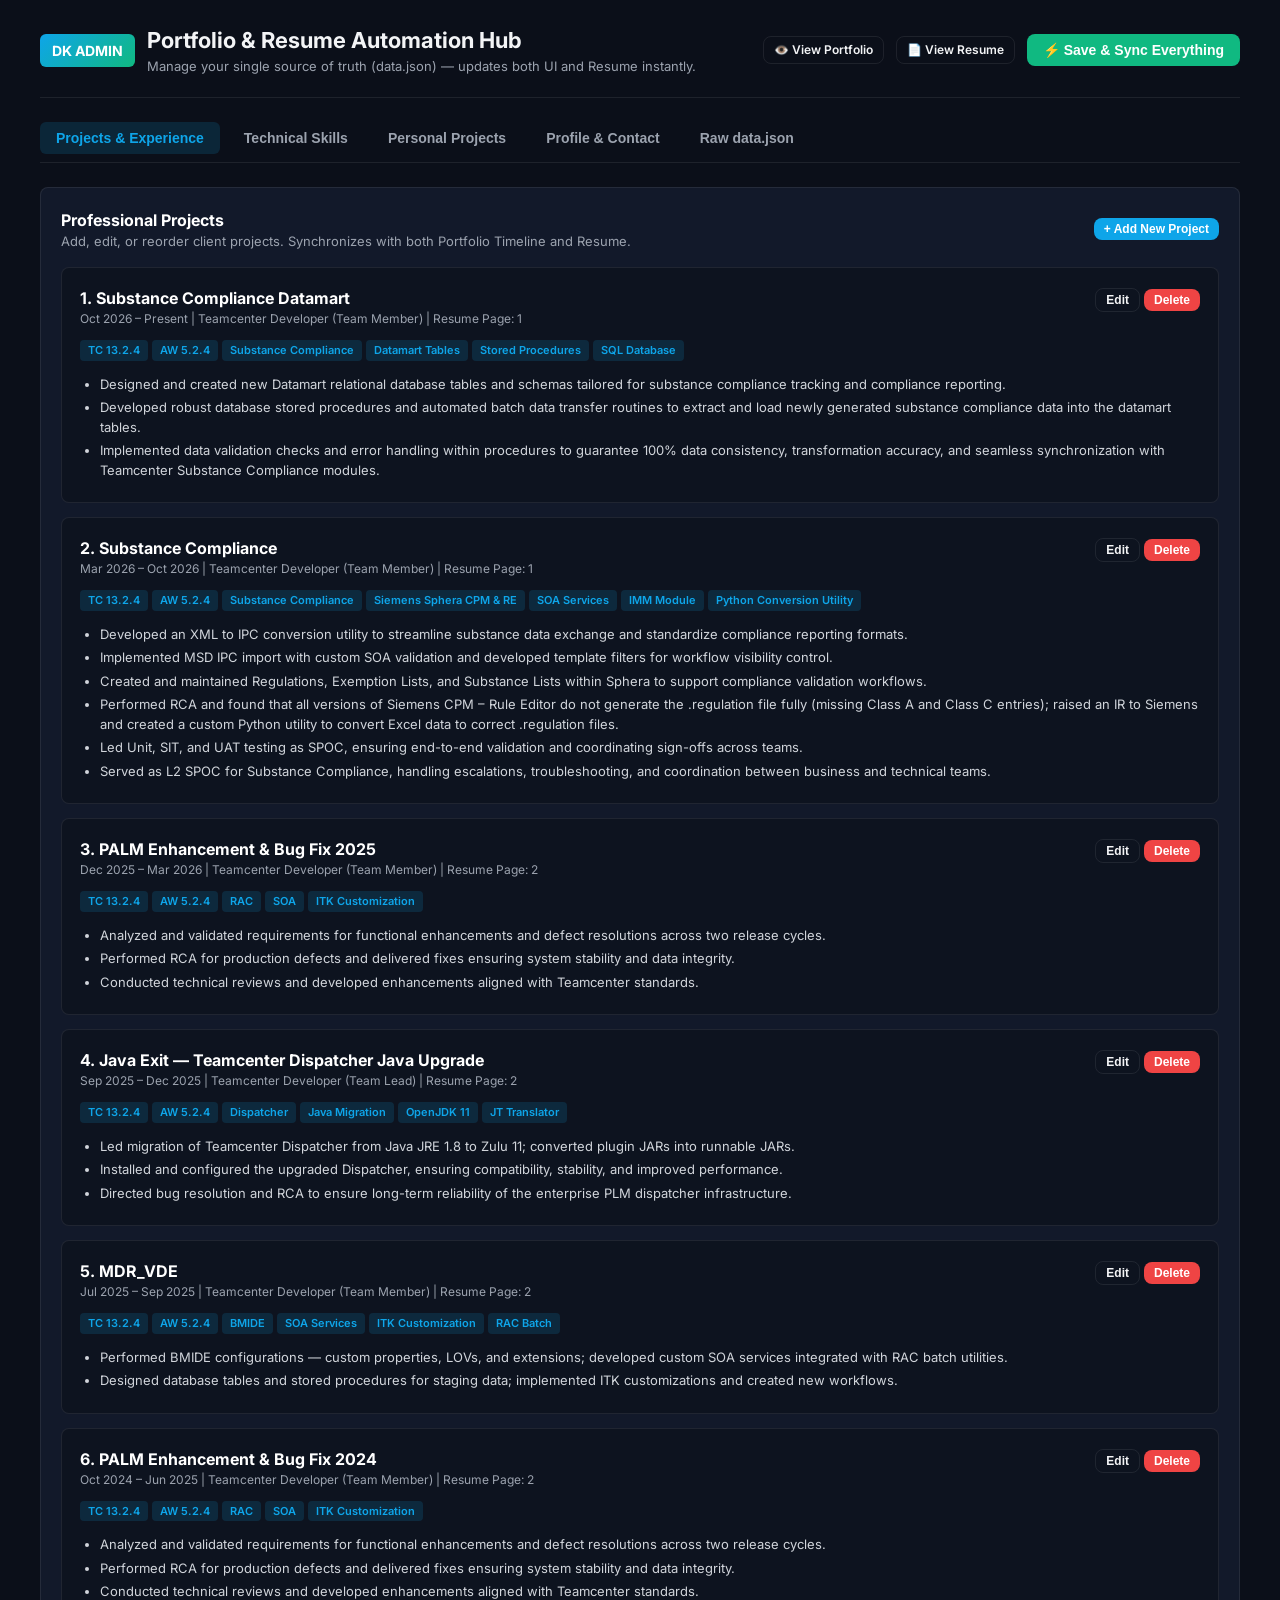
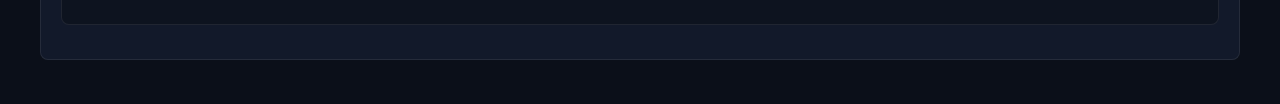
==== admin.html @ 220ca1c8 "Automate portfolio and resume synchronization: data.json, sync.py, admin.html dashboard, and GitHub " ====
<!DOCTYPE html>
<html lang="en">
<head>
  <meta charset="UTF-8">
  <meta name="viewport" content="width=device-width, initial-scale=1.0">
  <title>Portfolio & Resume Manager | Dinesh K</title>
  <link rel="preconnect" href="https://fonts.googleapis.com">
  <link rel="preconnect" href="https://fonts.gstatic.com" crossorigin>
  <link href="https://fonts.googleapis.com/css2?family=Inter:wght@400;500;600;700&family=Fira+Code:wght@400;500&display=swap" rel="stylesheet">
  <style>
    :root {
      --bg-dark: #0b0f19;
      --card-bg: rgba(22, 30, 49, 0.75);
      --card-border: rgba(255, 255, 255, 0.08);
      --primary: #0ea5e9;
      --primary-hover: #0284c7;
      --accent: #10b981;
      --text: #f3f4f6;
      --text-muted: #9ca3af;
      --danger: #ef4444;
      --radius: 8px;
    }

    * {
      box-sizing: border-box;
      margin: 0;
      padding: 0;
    }

    body {
      background-color: var(--bg-dark);
      color: var(--text);
      font-family: 'Inter', -apple-system, sans-serif;
      padding: 24px;
      line-height: 1.5;
    }

    .container {
      max-width: 1200px;
      margin: 0 auto;
    }

    /* Top Header */
    header {
      display: flex;
      justify-content: space-between;
      align-items: center;
      padding-bottom: 20px;
      margin-bottom: 24px;
      border-bottom: 1px solid var(--card-border);
    }

    .brand {
      display: flex;
      align-items: center;
      gap: 12px;
    }

    .brand-badge {
      background: linear-gradient(135deg, #0ea5e9, #10b981);
      color: #fff;
      font-weight: 700;
      font-size: 14px;
      padding: 6px 12px;
      border-radius: 6px;
    }

    h1 {
      font-size: 22px;
      font-weight: 700;
    }

    .header-actions {
      display: flex;
      gap: 12px;
      align-items: center;
    }

    .btn {
      padding: 8px 16px;
      border-radius: var(--radius);
      font-size: 14px;
      font-weight: 600;
      cursor: pointer;
      display: inline-flex;
      align-items: center;
      gap: 8px;
      text-decoration: none;
      transition: all 0.2s ease;
      border: none;
    }

    .btn-primary {
      background: var(--primary);
      color: #fff;
    }
    .btn-primary:hover {
      background: var(--primary-hover);
    }

    .btn-success {
      background: var(--accent);
      color: #fff;
    }
    .btn-success:hover {
      opacity: 0.9;
    }

    .btn-outline {
      background: transparent;
      border: 1px solid var(--card-border);
      color: var(--text);
    }
    .btn-outline:hover {
      background: rgba(255, 255, 255, 0.05);
    }

    .btn-danger {
      background: var(--danger);
      color: #fff;
    }

    .btn-sm {
      padding: 4px 10px;
      font-size: 12px;
    }

    /* Tabs */
    .tabs {
      display: flex;
      gap: 8px;
      margin-bottom: 24px;
      border-bottom: 1px solid var(--card-border);
      padding-bottom: 8px;
    }

    .tab-btn {
      background: transparent;
      border: none;
      color: var(--text-muted);
      padding: 8px 16px;
      font-size: 14px;
      font-weight: 600;
      cursor: pointer;
      border-radius: 6px;
      transition: all 0.2s;
    }

    .tab-btn.active {
      color: #fff;
      background: rgba(14, 165, 233, 0.15);
      color: var(--primary);
    }

    .tab-content {
      display: none;
    }
    .tab-content.active {
      display: block;
    }

    /* Cards */
    .card {
      background: var(--card-bg);
      border: 1px solid var(--card-border);
      border-radius: var(--radius);
      padding: 20px;
      margin-bottom: 20px;
    }

    .card-header {
      display: flex;
      justify-content: space-between;
      align-items: center;
      margin-bottom: 16px;
    }

    .card-title {
      font-size: 16px;
      font-weight: 700;
      color: #fff;
    }

    /* Forms */
    .form-grid {
      display: grid;
      grid-template-columns: repeat(auto-fit, minmax(280px, 1fr));
      gap: 16px;
      margin-bottom: 16px;
    }

    .form-group {
      margin-bottom: 14px;
    }

    label {
      display: block;
      font-size: 12px;
      font-weight: 600;
      color: var(--text-muted);
      margin-bottom: 6px;
      text-transform: uppercase;
      letter-spacing: 0.5px;
    }

    input, textarea, select {
      width: 100%;
      padding: 9px 12px;
      background: rgba(11, 15, 25, 0.7);
      border: 1px solid var(--card-border);
      border-radius: 6px;
      color: var(--text);
      font-family: inherit;
      font-size: 14px;
      outline: none;
    }
    input:focus, textarea:focus, select:focus {
      border-color: var(--primary);
    }

    textarea {
      resize: vertical;
      min-height: 80px;
    }

    /* Project Items */
    .project-item {
      background: rgba(11, 15, 25, 0.6);
      border: 1px solid var(--card-border);
      border-radius: 8px;
      padding: 18px;
      margin-bottom: 14px;
      transition: border 0.2s;
    }
    .project-item:hover {
      border-color: rgba(14, 165, 233, 0.4);
    }

    .project-header-row {
      display: flex;
      justify-content: space-between;
      align-items: flex-start;
      margin-bottom: 8px;
    }

    .project-title-text {
      font-size: 16px;
      font-weight: 700;
      color: #fff;
    }

    .project-meta-tag {
      font-size: 12px;
      color: var(--text-muted);
    }

    .badge {
      display: inline-block;
      padding: 2px 8px;
      border-radius: 4px;
      font-size: 11px;
      font-weight: 600;
      background: rgba(14, 165, 233, 0.15);
      color: var(--primary);
      margin-right: 4px;
      margin-bottom: 4px;
    }

    .bullets-preview {
      margin-top: 10px;
      padding-left: 20px;
      font-size: 13px;
      color: #d1d5db;
    }
    .bullets-preview li {
      margin-bottom: 4px;
    }

    /* Notification Toast */
    #toast {
      position: fixed;
      bottom: 24px;
      right: 24px;
      background: #047857;
      color: #fff;
      padding: 12px 20px;
      border-radius: 8px;
      font-weight: 600;
      box-shadow: 0 10px 25px rgba(0,0,0,0.4);
      display: none;
      z-index: 1000;
      animation: fadeIn 0.3s ease;
    }

    @keyframes fadeIn {
      from { opacity: 0; transform: translateY(10px); }
      to { opacity: 1; transform: translateY(0); }
    }
  </style>
</head>
<body>

  <div class="container">
    <!-- Header -->
    <header>
      <div class="brand">
        <span class="brand-badge">DK ADMIN</span>
        <div>
          <h1>Portfolio & Resume Automation Hub</h1>
          <p style="font-size: 13px; color: var(--text-muted);">Manage your single source of truth (data.json) — updates both UI and Resume instantly.</p>
        </div>
      </div>
      <div class="header-actions">
        <a href="index.html" target="_blank" class="btn btn-outline btn-sm">👁️ View Portfolio</a>
        <a href="resume.html" target="_blank" class="btn btn-outline btn-sm">📄 View Resume</a>
        <button id="save-sync-btn" class="btn btn-success">⚡ Save &amp; Sync Everything</button>
      </div>
    </header>

    <!-- Navigation Tabs -->
    <div class="tabs">
      <button class="tab-btn active" data-tab="projects-tab">Projects &amp; Experience</button>
      <button class="tab-btn" data-tab="skills-tab">Technical Skills</button>
      <button class="tab-btn" data-tab="personal-projects-tab">Personal Projects</button>
      <button class="tab-btn" data-tab="profile-tab">Profile &amp; Contact</button>
      <button class="tab-btn" data-tab="raw-json-tab">Raw data.json</button>
    </div>

    <!-- TAB 1: Projects -->
    <div id="projects-tab" class="tab-content active">
      <div class="card">
        <div class="card-header">
          <div>
            <h2 class="card-title">Professional Projects</h2>
            <p style="font-size: 13px; color: var(--text-muted);">Add, edit, or reorder client projects. Synchronizes with both Portfolio Timeline and Resume.</p>
          </div>
          <button id="add-project-btn" class="btn btn-primary btn-sm">+ Add New Project</button>
        </div>
        <div id="projects-list">
          <!-- Rendered dynamically -->
        </div>
      </div>
    </div>

    <!-- TAB 2: Skills -->
    <div id="skills-tab" class="tab-content">
      <div class="card">
        <div class="card-header">
          <h2 class="card-title">Skills Categories</h2>
          <p style="font-size: 13px; color: var(--text-muted);">Edit skill tags grouped by category.</p>
        </div>
        <div id="skills-categories-container">
          <!-- Rendered dynamically -->
        </div>
      </div>
    </div>

    <!-- TAB 3: Personal Projects -->
    <div id="personal-projects-tab" class="tab-content">
      <div class="card">
        <div class="card-header">
          <div>
            <h2 class="card-title">Personal Projects &amp; AI Innovations</h2>
            <p style="font-size: 13px; color: var(--text-muted);">Showcase your web apps, AI tools, and repositories.</p>
          </div>
          <button id="add-personal-project-btn" class="btn btn-primary btn-sm">+ Add Personal Project</button>
        </div>
        <div id="personal-projects-list">
          <!-- Rendered dynamically -->
        </div>
      </div>
    </div>

    <!-- TAB 4: Profile & Contact -->
    <div id="profile-tab" class="tab-content">
      <div class="card">
        <h2 class="card-title" style="margin-bottom: 16px;">Biographical &amp; Experience Configuration</h2>
        <div class="form-grid">
          <div class="form-group">
            <label>Full Name</label>
            <input type="text" id="prof-name">
          </div>
          <div class="form-group">
            <label>Professional Title</label>
            <input type="text" id="prof-title">
          </div>
          <div class="form-group">
            <label>Experience Start Date (YYYY-MM-DD)</label>
            <input type="date" id="prof-start-date">
          </div>
          <div class="form-group">
            <label>Email</label>
            <input type="email" id="prof-email">
          </div>
          <div class="form-group">
            <label>Phone Number</label>
            <input type="text" id="prof-phone">
          </div>
          <div class="form-group">
            <label>LinkedIn URL</label>
            <input type="text" id="prof-linkedin">
          </div>
        </div>
      </div>
    </div>

    <!-- TAB 5: Raw JSON -->
    <div id="raw-json-tab" class="tab-content">
      <div class="card">
        <div class="card-header">
          <h2 class="card-title">Direct JSON Editor</h2>
          <button id="download-json-btn" class="btn btn-outline btn-sm">📥 Download data.json</button>
        </div>
        <textarea id="raw-json-editor" style="min-height: 450px; font-family: 'Fira Code', monospace; font-size: 13px;"></textarea>
      </div>
    </div>

  </div>

  <div id="toast">Saved &amp; Synchronized!</div>

  <script>
    let globalData = null;

    // Load data.json on page load
    async function loadData() {
      try {
        const res = await fetch('data.json?t=' + Date.now());
        globalData = await res.json();
        renderAll();
      } catch (e) {
        console.error('Failed to load data.json:', e);
        alert('Could not load data.json. Ensure server.py is running!');
      }
    }

    function renderAll() {
      renderProjects();
      renderSkills();
      renderPersonalProjects();
      renderProfile();
      document.getElementById('raw-json-editor').value = JSON.stringify(globalData, null, 2);
    }

    // Tab Switching
    document.querySelectorAll('.tab-btn').forEach(btn => {
      btn.addEventListener('click', () => {
        document.querySelectorAll('.tab-btn').forEach(b => b.classList.remove('active'));
        document.querySelectorAll('.tab-content').forEach(c => c.classList.remove('active'));
        btn.classList.add('active');
        document.getElementById(btn.getAttribute('data-tab')).classList.add('active');
      });
    });

    // Render Projects
    function renderProjects() {
      const container = document.getElementById('projects-list');
      container.innerHTML = '';

      globalData.projects.forEach((p, idx) => {
        const item = document.createElement('div');
        item.className = 'project-item';
        item.innerHTML = `
          <div class="project-header-row">
            <div>
              <div class="project-title-text">${idx + 1}. ${p.name}</div>
              <div class="project-meta-tag">${p.period} | ${p.role} (${p.teamRole}) | Resume Page: ${p.page || 1}</div>
            </div>
            <div>
              <button class="btn btn-outline btn-sm" onclick="editProject(${idx})">Edit</button>
              <button class="btn btn-danger btn-sm" onclick="deleteProject(${idx})">Delete</button>
            </div>
          </div>
          <div style="margin: 8px 0;">
            ${(p.techTags || []).map(t => `<span class="badge">${t}</span>`).join('')}
          </div>
          <ul class="bullets-preview">
            ${(p.bullets || []).map(b => `<li>${b}</li>`).join('')}
          </ul>
        `;
        container.appendChild(item);
      });
    }

    // Render Skills
    function renderSkills() {
      const container = document.getElementById('skills-categories-container');
      container.innerHTML = '';
      
      const mapping = [
        { key: 'coreTC', title: 'Core Teamcenter' },
        { key: 'integration', title: 'Integration & Upgrade' },
        { key: 'programming', title: 'Programming & Database' },
        { key: 'tools', title: 'Tools & Platforms' },
        { key: 'documentation', title: 'Documentation & Guides' }
      ];

      mapping.forEach(m => {
        const items = globalData.skills[m.key] || [];
        const group = document.createElement('div');
        group.className = 'form-group';
        group.innerHTML = `
          <label>${m.title}</label>
          <div style="display: flex; flex-wrap: wrap; gap: 6px; margin-bottom: 8px;">
            ${items.map((s, sIdx) => `
              <span class="badge" style="display: inline-flex; align-items: center; gap: 4px; padding: 4px 8px;">
                ${s.name}
                <span style="cursor: pointer; opacity: 0.7;" onclick="removeSkill('${m.key}', ${sIdx})">&times;</span>
              </span>
            `).join('')}
          </div>
          <div style="display: flex; gap: 8px;">
            <input type="text" placeholder="Add skill name..." id="new-skill-${m.key}">
            <button class="btn btn-outline btn-sm" onclick="addSkill('${m.key}')">+ Add</button>
          </div>
        `;
        container.appendChild(group);
      });
    }

    function addSkill(categoryKey) {
      const input = document.getElementById(`new-skill-${categoryKey}`);
      const val = input.value.trim();
      if (!val) return;
      globalData.skills[categoryKey].push({ name: val, icon: val.substring(0, 3).toUpperCase() });
      input.value = '';
      renderSkills();
    }

    function removeSkill(categoryKey, idx) {
      globalData.skills[categoryKey].splice(idx, 1);
      renderSkills();
    }

    // Render Personal Projects
    function renderPersonalProjects() {
      const container = document.getElementById('personal-projects-list');
      container.innerHTML = '';
      (globalData.personalProjects || []).forEach((p, idx) => {
        const item = document.createElement('div');
        item.className = 'project-item';
        item.innerHTML = `
          <div class="project-header-row">
            <div>
              <div class="project-title-text">${p.title}</div>
              <div class="project-meta-tag"><a href="${p.url}" target="_blank" style="color: var(--primary);">${p.url}</a> | Status: <span class="badge">${p.status}</span></div>
            </div>
            <div>
              <button class="btn btn-danger btn-sm" onclick="deletePersonalProject(${idx})">Delete</button>
            </div>
          </div>
          <p style="font-size: 13px; color: #d1d5db; margin: 8px 0;">${p.description}</p>
          <div>
            ${(p.tech || []).map(t => `<span class="badge">${t}</span>`).join('')}
          </div>
        `;
        container.appendChild(item);
      });
    }

    function deletePersonalProject(idx) {
      if (confirm('Delete this personal project?')) {
        globalData.personalProjects.splice(idx, 1);
        renderPersonalProjects();
      }
    }

    // Render Profile Info
    function renderProfile() {
      const p = globalData.personal;
      document.getElementById('prof-name').value = p.name || '';
      document.getElementById('prof-title').value = p.title || '';
      document.getElementById('prof-start-date').value = p.experienceStartDate || '';
      document.getElementById('prof-email').value = p.email || '';
      document.getElementById('prof-phone').value = p.phone || '';
      document.getElementById('prof-linkedin').value = p.linkedin || '';
    }

    // Save Profile inputs to globalData
    function updateProfileFromInputs() {
      const p = globalData.personal;
      p.name = document.getElementById('prof-name').value;
      p.title = document.getElementById('prof-title').value;
      p.experienceStartDate = document.getElementById('prof-start-date').value;
      p.email = document.getElementById('prof-email').value;
      p.phone = document.getElementById('prof-phone').value;
      p.linkedin = document.getElementById('prof-linkedin').value;
    }

    // Delete Project
    function deleteProject(idx) {
      if (confirm(`Delete "${globalData.projects[idx].name}"?`)) {
        globalData.projects.splice(idx, 1);
        renderProjects();
      }
    }

    // Add New Project
    document.getElementById('add-project-btn').addEventListener('click', () => {
      const name = prompt('Enter project name (e.g. Substance Compliance Datamart):');
      if (!name) return;
      const period = prompt('Enter project period (e.g. Oct 2026 – Present):', 'Oct 2026 – Present');
      const bulletsInput = prompt('Enter 1-3 bullet points separated by | (pipe):', 'Designed new tables and schemas|Implemented automated stored procedures for data transfer');
      const bullets = bulletsInput ? bulletsInput.split('|').map(s => s.trim()).filter(Boolean) : [];

      globalData.projects.unshift({
        id: name.toLowerCase().replace(/[^a-z0-9]+/g, '-'),
        name: name,
        period: period || 'Present',
        role: 'Teamcenter Developer',
        teamRole: 'Team Member',
        techResume: 'TC 13.2.4, AW 5.2.4',
        techTags: ['TC 13.2.4', 'AW 5.2.4'],
        categories: ['customization'],
        page: 1,
        bullets: bullets
      });
      renderProjects();
    });

    // Save & Sync button handler
    document.getElementById('save-sync-btn').addEventListener('click', async () => {
      updateProfileFromInputs();

      // Check if raw json editor was modified
      const activeTab = document.querySelector('.tab-btn.active').getAttribute('data-tab');
      if (activeTab === 'raw-json-tab') {
        try {
          globalData = JSON.parse(document.getElementById('raw-json-editor').value);
        } catch (e) {
          alert('Invalid JSON syntax: ' + e.message);
          return;
        }
      }

      const btn = document.getElementById('save-sync-btn');
      btn.textContent = 'Saving...';
      btn.disabled = true;

      try {
        const response = await fetch('/api/save', {
          method: 'POST',
          headers: { 'Content-Type': 'application/json' },
          body: JSON.stringify(globalData, null, 2)
        });

        if (response.ok) {
          showToast('✅ Saved & Synchronized to Portfolio and Resume!');
          renderAll();
        } else {
          // If running static server without /api/save endpoint
          fallbackSave();
        }
      } catch (err) {
        fallbackSave();
      } finally {
        btn.textContent = '⚡ Save & Sync Everything';
        btn.disabled = false;
      }
    });

    function fallbackSave() {
      // Trigger download of updated data.json
      const blob = new Blob([JSON.stringify(globalData, null, 2)], { type: 'application/json' });
      const url = URL.createObjectURL(blob);
      const a = document.createElement('a');
      a.href = url;
      a.download = 'data.json';
      a.click();
      URL.revokeObjectURL(url);
      alert('Downloaded updated data.json! Place it in the repository and run: python sync.py');
    }

    function showToast(msg) {
      const toast = document.getElementById('toast');
      toast.textContent = msg;
      toast.style.display = 'block';
      setTimeout(() => { toast.style.display = 'none'; }, 3500);
    }

    // Init
    loadData();
  </script>
</body>
</html>
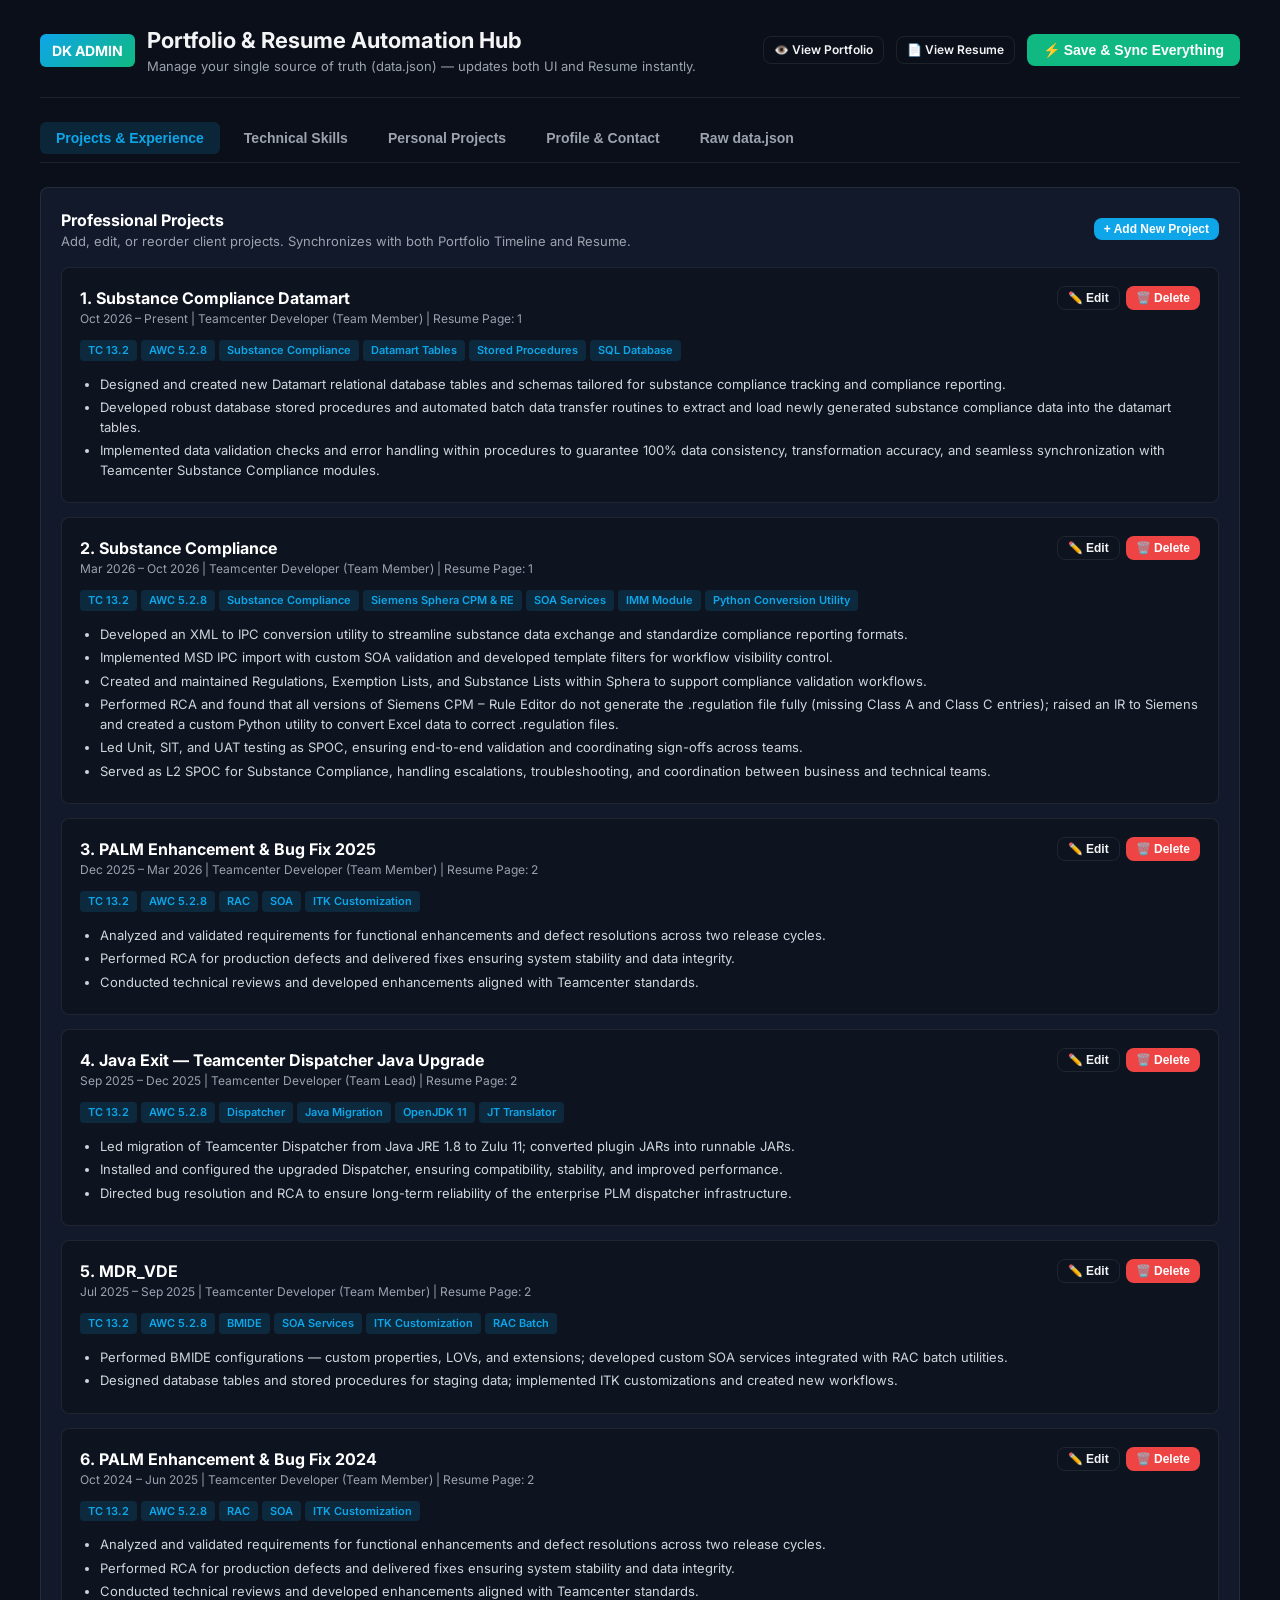
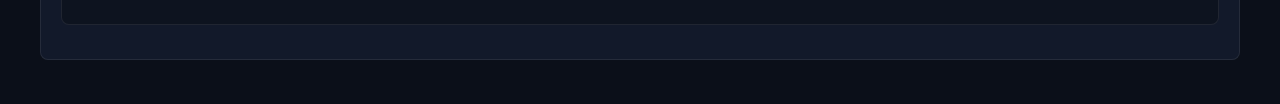
==== commit cf44576d: "Fix project and personal project edit modals in admin.html dashboard" ====
--- a/admin.html
+++ b/admin.html
@@ -276,6 +276,73 @@
       margin-bottom: 4px;
     }
 
+    /* Modal Dialogs */
+    .modal-backdrop {
+      position: fixed;
+      top: 0;
+      left: 0;
+      right: 0;
+      bottom: 0;
+      background: rgba(0, 0, 0, 0.75);
+      backdrop-filter: blur(4px);
+      display: none;
+      align-items: center;
+      justify-content: center;
+      z-index: 1000;
+      padding: 20px;
+    }
+    .modal-backdrop.show {
+      display: flex;
+    }
+    .modal-box {
+      background: #111827;
+      border: 1px solid rgba(255, 255, 255, 0.15);
+      border-radius: 12px;
+      width: 100%;
+      max-width: 650px;
+      max-height: 90vh;
+      overflow-y: auto;
+      padding: 24px;
+      box-shadow: 0 20px 40px rgba(0, 0, 0, 0.6);
+      animation: modalFade 0.2s ease;
+    }
+    @keyframes modalFade {
+      from { opacity: 0; transform: scale(0.96); }
+      to { opacity: 1; transform: scale(1); }
+    }
+    .modal-header {
+      display: flex;
+      justify-content: space-between;
+      align-items: center;
+      margin-bottom: 20px;
+      padding-bottom: 12px;
+      border-bottom: 1px solid rgba(255, 255, 255, 0.1);
+    }
+    .modal-header h3 {
+      font-size: 18px;
+      font-weight: 700;
+      color: #fff;
+    }
+    .modal-close-btn {
+      background: transparent;
+      border: none;
+      color: var(--text-muted);
+      font-size: 24px;
+      cursor: pointer;
+      line-height: 1;
+    }
+    .modal-close-btn:hover {
+      color: #fff;
+    }
+    .modal-footer {
+      display: flex;
+      justify-content: flex-end;
+      gap: 12px;
+      margin-top: 20px;
+      padding-top: 16px;
+      border-top: 1px solid rgba(255, 255, 255, 0.1);
+    }
+
     /* Notification Toast */
     #toast {
       position: fixed;
@@ -288,7 +355,7 @@
       font-weight: 600;
       box-shadow: 0 10px 25px rgba(0,0,0,0.4);
       display: none;
-      z-index: 1000;
+      z-index: 2000;
       animation: fadeIn 0.3s ease;
     }
 
@@ -306,7 +373,7 @@
       <div class="brand">
         <span class="brand-badge">DK ADMIN</span>
         <div>
-          <h1>Portfolio & Resume Automation Hub</h1>
+          <h1>Portfolio &amp; Resume Automation Hub</h1>
           <p style="font-size: 13px; color: var(--text-muted);">Manage your single source of truth (data.json) — updates both UI and Resume instantly.</p>
         </div>
       </div>
@@ -417,10 +484,112 @@
 
   </div>
 
+  <!-- PROJECT EDIT MODAL -->
+  <div class="modal-backdrop" id="project-modal">
+    <div class="modal-box">
+      <div class="modal-header">
+        <h3 id="project-modal-title">Edit Project</h3>
+        <button class="modal-close-btn" onclick="closeProjectModal()">&times;</button>
+      </div>
+      <div class="form-grid">
+        <div class="form-group" style="grid-column: 1 / -1;">
+          <label>Project Name</label>
+          <input type="text" id="proj-modal-name" placeholder="e.g. Substance Compliance Datamart">
+        </div>
+        <div class="form-group">
+          <label>Period / Dates</label>
+          <input type="text" id="proj-modal-period" placeholder="e.g. Oct 2026 – Present">
+        </div>
+        <div class="form-group">
+          <label>Role</label>
+          <input type="text" id="proj-modal-role" placeholder="e.g. Teamcenter Developer">
+        </div>
+        <div class="form-group">
+          <label>Team Role</label>
+          <input type="text" id="proj-modal-team-role" placeholder="e.g. Team Member or Team Lead">
+        </div>
+        <div class="form-group">
+          <label>Resume Page</label>
+          <select id="proj-modal-page">
+            <option value="1">Page 1</option>
+            <option value="2">Page 2</option>
+          </select>
+        </div>
+        <div class="form-group" style="grid-column: 1 / -1;">
+          <label>Tech Line for Resume</label>
+          <input type="text" id="proj-modal-tech-resume" placeholder="e.g. TC 13.2.4, AW 5.2.4, Substance Compliance, SQL Stored Procedures">
+        </div>
+        <div class="form-group" style="grid-column: 1 / -1;">
+          <label>Portfolio Tech Tags (comma separated)</label>
+          <input type="text" id="proj-modal-tech-tags" placeholder="e.g. TC 13.2.4, AW 5.2.4, Substance Compliance, Datamart Tables, SQL Database">
+        </div>
+        <div class="form-group" style="grid-column: 1 / -1;">
+          <label>Filter Categories (space separated: customization, configuration, lead)</label>
+          <input type="text" id="proj-modal-categories" placeholder="e.g. customization configuration">
+        </div>
+        <div class="form-group" style="grid-column: 1 / -1;">
+          <label>Bullet Points (One bullet per line)</label>
+          <textarea id="proj-modal-bullets" style="min-height: 120px;" placeholder="Enter each bullet on a new line..."></textarea>
+        </div>
+      </div>
+      <div class="modal-footer">
+        <button class="btn btn-outline" onclick="closeProjectModal()">Cancel</button>
+        <button class="btn btn-primary" onclick="saveProjectFromModal()">Save Project</button>
+      </div>
+    </div>
+  </div>
+
+  <!-- PERSONAL PROJECT EDIT MODAL -->
+  <div class="modal-backdrop" id="personal-project-modal">
+    <div class="modal-box">
+      <div class="modal-header">
+        <h3 id="personal-modal-title">Edit Personal Project</h3>
+        <button class="modal-close-btn" onclick="closePersonalModal()">&times;</button>
+      </div>
+      <div class="form-grid">
+        <div class="form-group" style="grid-column: 1 / -1;">
+          <label>Project Title</label>
+          <input type="text" id="pers-modal-title" placeholder="e.g. TC Buddy — AI Teamcenter ITK Code Generator">
+        </div>
+        <div class="form-group">
+          <label>Status</label>
+          <select id="pers-modal-status">
+            <option value="Live">Live</option>
+            <option value="In Progress">In Progress</option>
+            <option value="70% Complete">70% Complete</option>
+            <option value="Beta">Beta</option>
+          </select>
+        </div>
+        <div class="form-group">
+          <label>Button Action Text</label>
+          <input type="text" id="pers-modal-btn-text" placeholder="e.g. Visit Live Web App">
+        </div>
+        <div class="form-group" style="grid-column: 1 / -1;">
+          <label>Project URL / Live Link</label>
+          <input type="text" id="pers-modal-url" placeholder="e.g. https://tc-buddy-pi.vercel.app">
+        </div>
+        <div class="form-group" style="grid-column: 1 / -1;">
+          <label>Description</label>
+          <textarea id="pers-modal-desc" style="min-height: 100px;" placeholder="Describe what you built, architecture, technologies..."></textarea>
+        </div>
+        <div class="form-group" style="grid-column: 1 / -1;">
+          <label>Tech Tags (comma separated)</label>
+          <input type="text" id="pers-modal-tech" placeholder="e.g. Teamcenter ITK, Ollama LLM, RAG Pipeline, Vector DB">
+        </div>
+      </div>
+      <div class="modal-footer">
+        <button class="btn btn-outline" onclick="closePersonalModal()">Cancel</button>
+        <button class="btn btn-primary" onclick="savePersonalProjectFromModal()">Save Personal Project</button>
+      </div>
+    </div>
+  </div>
+
   <div id="toast">Saved &amp; Synchronized!</div>
 
   <script>
     let globalData = null;
+    let currentEditingProjectIndex = null;
+    let currentEditingPersonalIndex = null;
 
     // Load data.json on page load
     async function loadData() {
@@ -452,7 +621,10 @@
       });
     });
 
-    // Render Projects
+    // =========================================================================
+    // Professional Projects Logic
+    // =========================================================================
+
     function renderProjects() {
       const container = document.getElementById('projects-list');
       container.innerHTML = '';
@@ -466,9 +638,9 @@
               <div class="project-title-text">${idx + 1}. ${p.name}</div>
               <div class="project-meta-tag">${p.period} | ${p.role} (${p.teamRole}) | Resume Page: ${p.page || 1}</div>
             </div>
-            <div>
-              <button class="btn btn-outline btn-sm" onclick="editProject(${idx})">Edit</button>
-              <button class="btn btn-danger btn-sm" onclick="deleteProject(${idx})">Delete</button>
+            <div style="display: flex; gap: 6px;">
+              <button class="btn btn-outline btn-sm" onclick="editProject(${idx})">✏️ Edit</button>
+              <button class="btn btn-danger btn-sm" onclick="deleteProject(${idx})">🗑️ Delete</button>
             </div>
           </div>
           <div style="margin: 8px 0;">
@@ -482,7 +654,195 @@
       });
     }
 
-    // Render Skills
+    function editProject(idx) {
+      currentEditingProjectIndex = idx;
+      const p = globalData.projects[idx];
+      document.getElementById('project-modal-title').textContent = `Edit Project: ${p.name}`;
+      document.getElementById('proj-modal-name').value = p.name || '';
+      document.getElementById('proj-modal-period').value = p.period || '';
+      document.getElementById('proj-modal-role').value = p.role || 'Teamcenter Developer';
+      document.getElementById('proj-modal-team-role').value = p.teamRole || 'Team Member';
+      document.getElementById('proj-modal-tech-resume').value = p.techResume || '';
+      document.getElementById('proj-modal-tech-tags').value = (p.techTags || []).join(', ');
+      document.getElementById('proj-modal-categories').value = (p.categories || []).join(' ');
+      document.getElementById('proj-modal-page').value = p.page || 1;
+      document.getElementById('proj-modal-bullets').value = (p.bullets || []).join('\n');
+      document.getElementById('project-modal').classList.add('show');
+    }
+
+    function openAddProjectModal() {
+      currentEditingProjectIndex = null;
+      document.getElementById('project-modal-title').textContent = 'Add New Project';
+      document.getElementById('proj-modal-name').value = '';
+      document.getElementById('proj-modal-period').value = 'Present';
+      document.getElementById('proj-modal-role').value = 'Teamcenter Developer';
+      document.getElementById('proj-modal-team-role').value = 'Team Member';
+      document.getElementById('proj-modal-tech-resume').value = 'TC 13.2.4, AW 5.2.4';
+      document.getElementById('proj-modal-tech-tags').value = 'TC 13.2.4, AW 5.2.4';
+      document.getElementById('proj-modal-categories').value = 'customization';
+      document.getElementById('proj-modal-page').value = 1;
+      document.getElementById('proj-modal-bullets').value = '';
+      document.getElementById('project-modal').classList.add('show');
+    }
+
+    function closeProjectModal() {
+      document.getElementById('project-modal').classList.remove('show');
+    }
+
+    function saveProjectFromModal() {
+      const name = document.getElementById('proj-modal-name').value.trim();
+      if (!name) {
+        alert('Project Name is required');
+        return;
+      }
+      const period = document.getElementById('proj-modal-period').value.trim() || 'Present';
+      const role = document.getElementById('proj-modal-role').value.trim() || 'Teamcenter Developer';
+      const teamRole = document.getElementById('proj-modal-team-role').value.trim() || 'Team Member';
+      const techResume = document.getElementById('proj-modal-tech-resume').value.trim();
+      const techTags = document.getElementById('proj-modal-tech-tags').value.split(',').map(s => s.trim()).filter(Boolean);
+      const categories = document.getElementById('proj-modal-categories').value.split(' ').map(s => s.trim()).filter(Boolean);
+      const page = parseInt(document.getElementById('proj-modal-page').value) || 1;
+      const bullets = document.getElementById('proj-modal-bullets').value.split('\n').map(s => s.trim()).filter(Boolean);
+
+      const projectObj = {
+        id: name.toLowerCase().replace(/[^a-z0-9]+/g, '-'),
+        name,
+        period,
+        role,
+        teamRole,
+        techResume: techResume || techTags.join(', '),
+        techTags: techTags.length ? techTags : ['TC 13.2.4', 'AW 5.2.4'],
+        categories: categories.length ? categories : ['customization'],
+        page,
+        bullets
+      };
+
+      if (currentEditingProjectIndex !== null) {
+        globalData.projects[currentEditingProjectIndex] = projectObj;
+      } else {
+        globalData.projects.unshift(projectObj);
+      }
+
+      closeProjectModal();
+      renderProjects();
+      showToast('Project updated! Click "Save & Sync Everything" to apply to UI & Resume.');
+    }
+
+    function deleteProject(idx) {
+      if (confirm(`Delete "${globalData.projects[idx].name}"?`)) {
+        globalData.projects.splice(idx, 1);
+        renderProjects();
+      }
+    }
+
+    document.getElementById('add-project-btn').addEventListener('click', openAddProjectModal);
+
+    // =========================================================================
+    // Personal Projects Logic
+    // =========================================================================
+
+    function renderPersonalProjects() {
+      const container = document.getElementById('personal-projects-list');
+      container.innerHTML = '';
+      (globalData.personalProjects || []).forEach((p, idx) => {
+        const item = document.createElement('div');
+        item.className = 'project-item';
+        item.innerHTML = `
+          <div class="project-header-row">
+            <div>
+              <div class="project-title-text">${p.title}</div>
+              <div class="project-meta-tag"><a href="${p.url}" target="_blank" style="color: var(--primary);">${p.url}</a> | Status: <span class="badge">${p.status}</span></div>
+            </div>
+            <div style="display: flex; gap: 6px;">
+              <button class="btn btn-outline btn-sm" onclick="editPersonalProject(${idx})">✏️ Edit</button>
+              <button class="btn btn-danger btn-sm" onclick="deletePersonalProject(${idx})">🗑️ Delete</button>
+            </div>
+          </div>
+          <p style="font-size: 13px; color: #d1d5db; margin: 8px 0;">${p.description}</p>
+          <div>
+            ${(p.tech || []).map(t => `<span class="badge">${t}</span>`).join('')}
+          </div>
+        `;
+        container.appendChild(item);
+      });
+    }
+
+    function editPersonalProject(idx) {
+      currentEditingPersonalIndex = idx;
+      const p = globalData.personalProjects[idx];
+      document.getElementById('personal-modal-title').textContent = `Edit Personal Project: ${p.title}`;
+      document.getElementById('pers-modal-title').value = p.title || '';
+      document.getElementById('pers-modal-status').value = p.status || 'Live';
+      document.getElementById('pers-modal-url').value = p.url || '';
+      document.getElementById('pers-modal-btn-text').value = p.buttonText || 'Visit Live Web App';
+      document.getElementById('pers-modal-desc').value = p.description || '';
+      document.getElementById('pers-modal-tech').value = (p.tech || []).join(', ');
+      document.getElementById('personal-project-modal').classList.add('show');
+    }
+
+    function openAddPersonalProjectModal() {
+      currentEditingPersonalIndex = null;
+      document.getElementById('personal-modal-title').textContent = 'Add Personal Project';
+      document.getElementById('pers-modal-title').value = '';
+      document.getElementById('pers-modal-status').value = 'Live';
+      document.getElementById('pers-modal-url').value = '';
+      document.getElementById('pers-modal-btn-text').value = 'Visit Live Web App';
+      document.getElementById('pers-modal-desc').value = '';
+      document.getElementById('pers-modal-tech').value = '';
+      document.getElementById('personal-project-modal').classList.add('show');
+    }
+
+    function closePersonalModal() {
+      document.getElementById('personal-project-modal').classList.remove('show');
+    }
+
+    function savePersonalProjectFromModal() {
+      const title = document.getElementById('pers-modal-title').value.trim();
+      if (!title) {
+        alert('Project Title is required');
+        return;
+      }
+      const status = document.getElementById('pers-modal-status').value.trim() || 'Live';
+      const url = document.getElementById('pers-modal-url').value.trim();
+      const buttonText = document.getElementById('pers-modal-btn-text').value.trim() || 'Visit Live Web App';
+      const description = document.getElementById('pers-modal-desc').value.trim();
+      const tech = document.getElementById('pers-modal-tech').value.split(',').map(s => s.trim()).filter(Boolean);
+
+      const personalObj = {
+        id: title.toLowerCase().replace(/[^a-z0-9]+/g, '-'),
+        title,
+        status,
+        statusColor: status.toLowerCase() === 'live' ? 'green' : 'blue',
+        url,
+        buttonText,
+        description,
+        tech
+      };
+
+      if (currentEditingPersonalIndex !== null) {
+        globalData.personalProjects[currentEditingPersonalIndex] = personalObj;
+      } else {
+        globalData.personalProjects.push(personalObj);
+      }
+
+      closePersonalModal();
+      renderPersonalProjects();
+      showToast('Personal project updated! Click "Save & Sync Everything" to apply to UI & Resume.');
+    }
+
+    function deletePersonalProject(idx) {
+      if (confirm(`Delete "${globalData.personalProjects[idx].title}"?`)) {
+        globalData.personalProjects.splice(idx, 1);
+        renderPersonalProjects();
+      }
+    }
+
+    document.getElementById('add-personal-project-btn').addEventListener('click', openAddPersonalProjectModal);
+
+    // =========================================================================
+    // Skills Logic
+    // =========================================================================
+
     function renderSkills() {
       const container = document.getElementById('skills-categories-container');
       container.innerHTML = '';
@@ -532,40 +892,10 @@
       renderSkills();
     }
 
-    // Render Personal Projects
-    function renderPersonalProjects() {
-      const container = document.getElementById('personal-projects-list');
-      container.innerHTML = '';
-      (globalData.personalProjects || []).forEach((p, idx) => {
-        const item = document.createElement('div');
-        item.className = 'project-item';
-        item.innerHTML = `
-          <div class="project-header-row">
-            <div>
-              <div class="project-title-text">${p.title}</div>
-              <div class="project-meta-tag"><a href="${p.url}" target="_blank" style="color: var(--primary);">${p.url}</a> | Status: <span class="badge">${p.status}</span></div>
-            </div>
-            <div>
-              <button class="btn btn-danger btn-sm" onclick="deletePersonalProject(${idx})">Delete</button>
-            </div>
-          </div>
-          <p style="font-size: 13px; color: #d1d5db; margin: 8px 0;">${p.description}</p>
-          <div>
-            ${(p.tech || []).map(t => `<span class="badge">${t}</span>`).join('')}
-          </div>
-        `;
-        container.appendChild(item);
-      });
-    }
-
-    function deletePersonalProject(idx) {
-      if (confirm('Delete this personal project?')) {
-        globalData.personalProjects.splice(idx, 1);
-        renderPersonalProjects();
-      }
-    }
-
-    // Render Profile Info
+    // =========================================================================
+    // Profile & Bio Logic
+    // =========================================================================
+
     function renderProfile() {
       const p = globalData.personal;
       document.getElementById('prof-name').value = p.name || '';
@@ -576,7 +906,6 @@
       document.getElementById('prof-linkedin').value = p.linkedin || '';
     }
 
-    // Save Profile inputs to globalData
     function updateProfileFromInputs() {
       const p = globalData.personal;
       p.name = document.getElementById('prof-name').value;
@@ -587,42 +916,13 @@
       p.linkedin = document.getElementById('prof-linkedin').value;
     }
 
-    // Delete Project
-    function deleteProject(idx) {
-      if (confirm(`Delete "${globalData.projects[idx].name}"?`)) {
-        globalData.projects.splice(idx, 1);
-        renderProjects();
-      }
-    }
-
-    // Add New Project
-    document.getElementById('add-project-btn').addEventListener('click', () => {
-      const name = prompt('Enter project name (e.g. Substance Compliance Datamart):');
-      if (!name) return;
-      const period = prompt('Enter project period (e.g. Oct 2026 – Present):', 'Oct 2026 – Present');
-      const bulletsInput = prompt('Enter 1-3 bullet points separated by | (pipe):', 'Designed new tables and schemas|Implemented automated stored procedures for data transfer');
-      const bullets = bulletsInput ? bulletsInput.split('|').map(s => s.trim()).filter(Boolean) : [];
-
-      globalData.projects.unshift({
-        id: name.toLowerCase().replace(/[^a-z0-9]+/g, '-'),
-        name: name,
-        period: period || 'Present',
-        role: 'Teamcenter Developer',
-        teamRole: 'Team Member',
-        techResume: 'TC 13.2.4, AW 5.2.4',
-        techTags: ['TC 13.2.4', 'AW 5.2.4'],
-        categories: ['customization'],
-        page: 1,
-        bullets: bullets
-      });
-      renderProjects();
-    });
-
-    // Save & Sync button handler
+    // =========================================================================
+    // Save & Synchronize Handler
+    // =========================================================================
+
     document.getElementById('save-sync-btn').addEventListener('click', async () => {
       updateProfileFromInputs();
 
-      // Check if raw json editor was modified
       const activeTab = document.querySelector('.tab-btn.active').getAttribute('data-tab');
       if (activeTab === 'raw-json-tab') {
         try {
@@ -634,7 +934,7 @@
       }
 
       const btn = document.getElementById('save-sync-btn');
-      btn.textContent = 'Saving...';
+      btn.textContent = 'Saving & Syncing...';
       btn.disabled = true;
 
       try {
@@ -648,7 +948,6 @@
           showToast('✅ Saved & Synchronized to Portfolio and Resume!');
           renderAll();
         } else {
-          // If running static server without /api/save endpoint
           fallbackSave();
         }
       } catch (err) {
@@ -659,8 +958,9 @@
       }
     });
 
+    document.getElementById('download-json-btn').addEventListener('click', fallbackSave);
+
     function fallbackSave() {
-      // Trigger download of updated data.json
       const blob = new Blob([JSON.stringify(globalData, null, 2)], { type: 'application/json' });
       const url = URL.createObjectURL(blob);
       const a = document.createElement('a');
@@ -678,7 +978,15 @@
       setTimeout(() => { toast.style.display = 'none'; }, 3500);
     }
 
-    // Init
+    // Close modals on clicking backdrop
+    window.addEventListener('click', (e) => {
+      if (e.target.classList.contains('modal-backdrop')) {
+        closeProjectModal();
+        closePersonalModal();
+      }
+    });
+
+    // Initial Load
     loadData();
   </script>
 </body>
